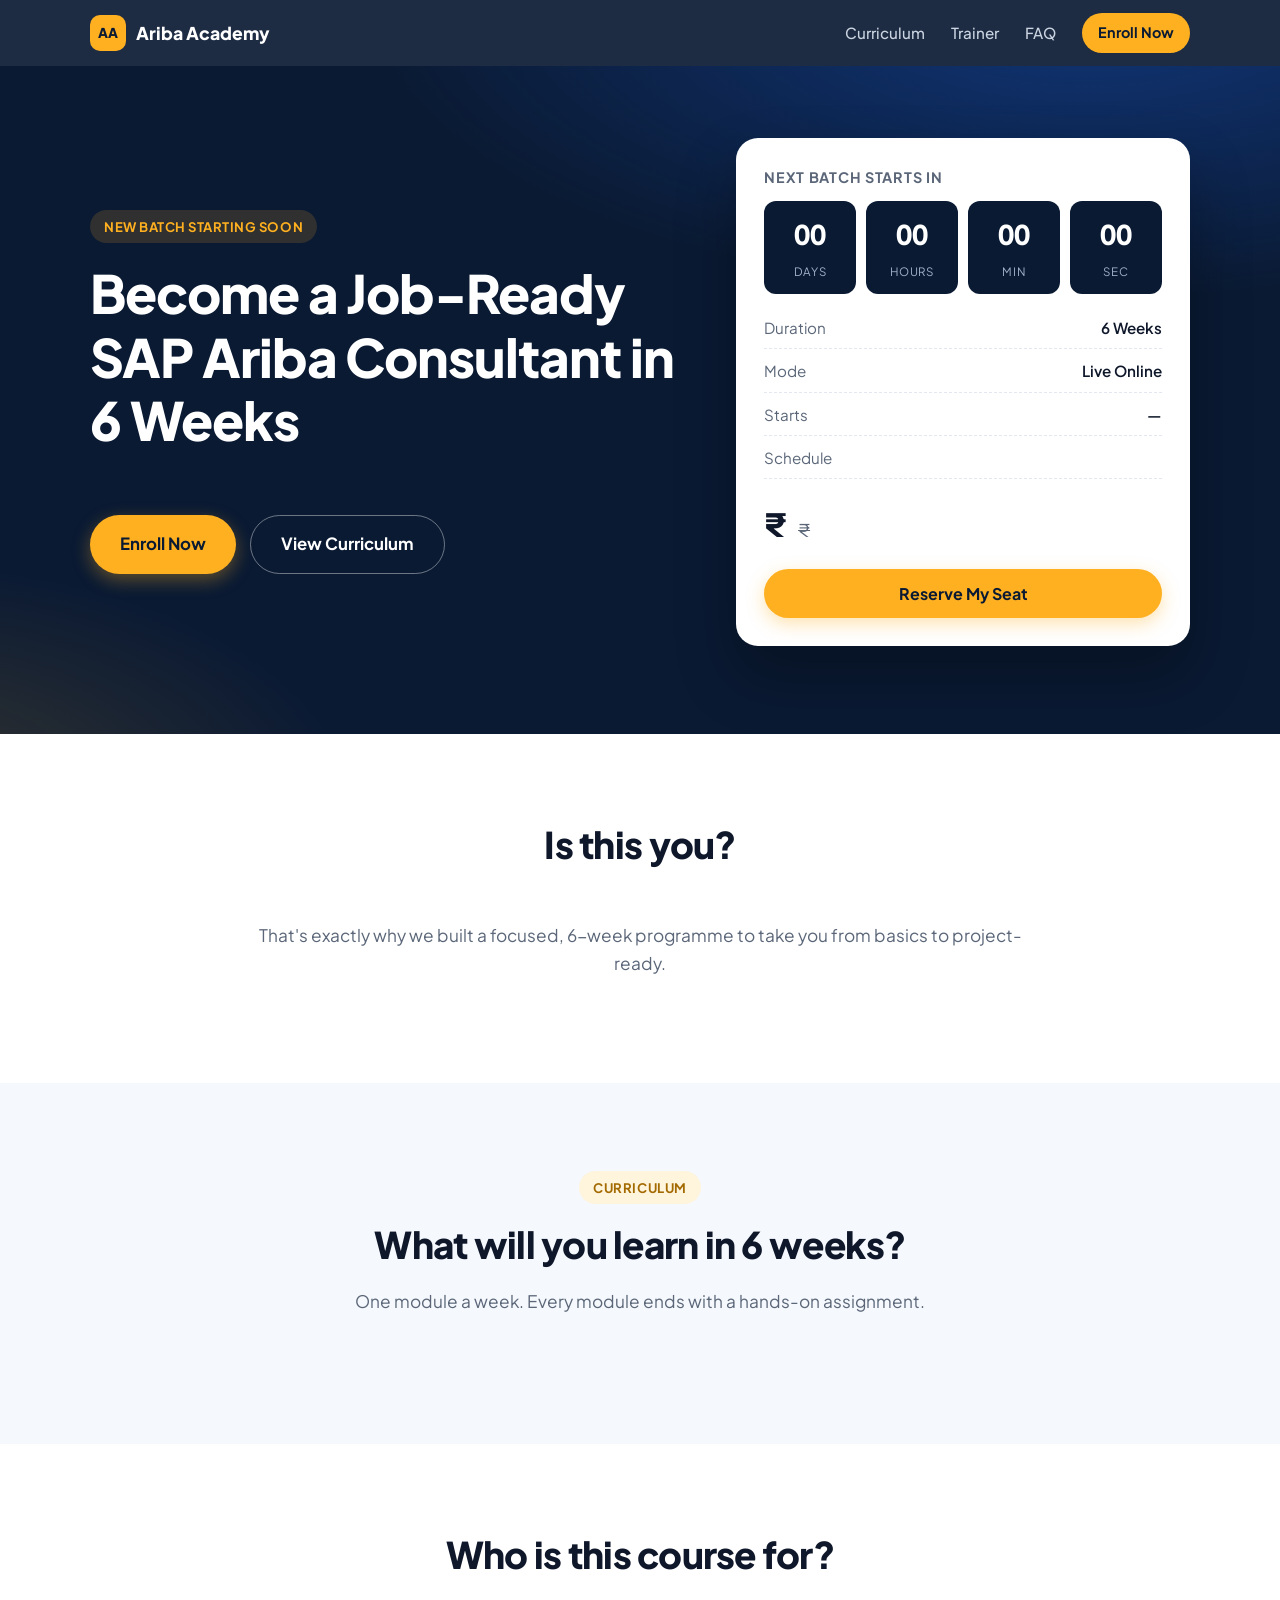
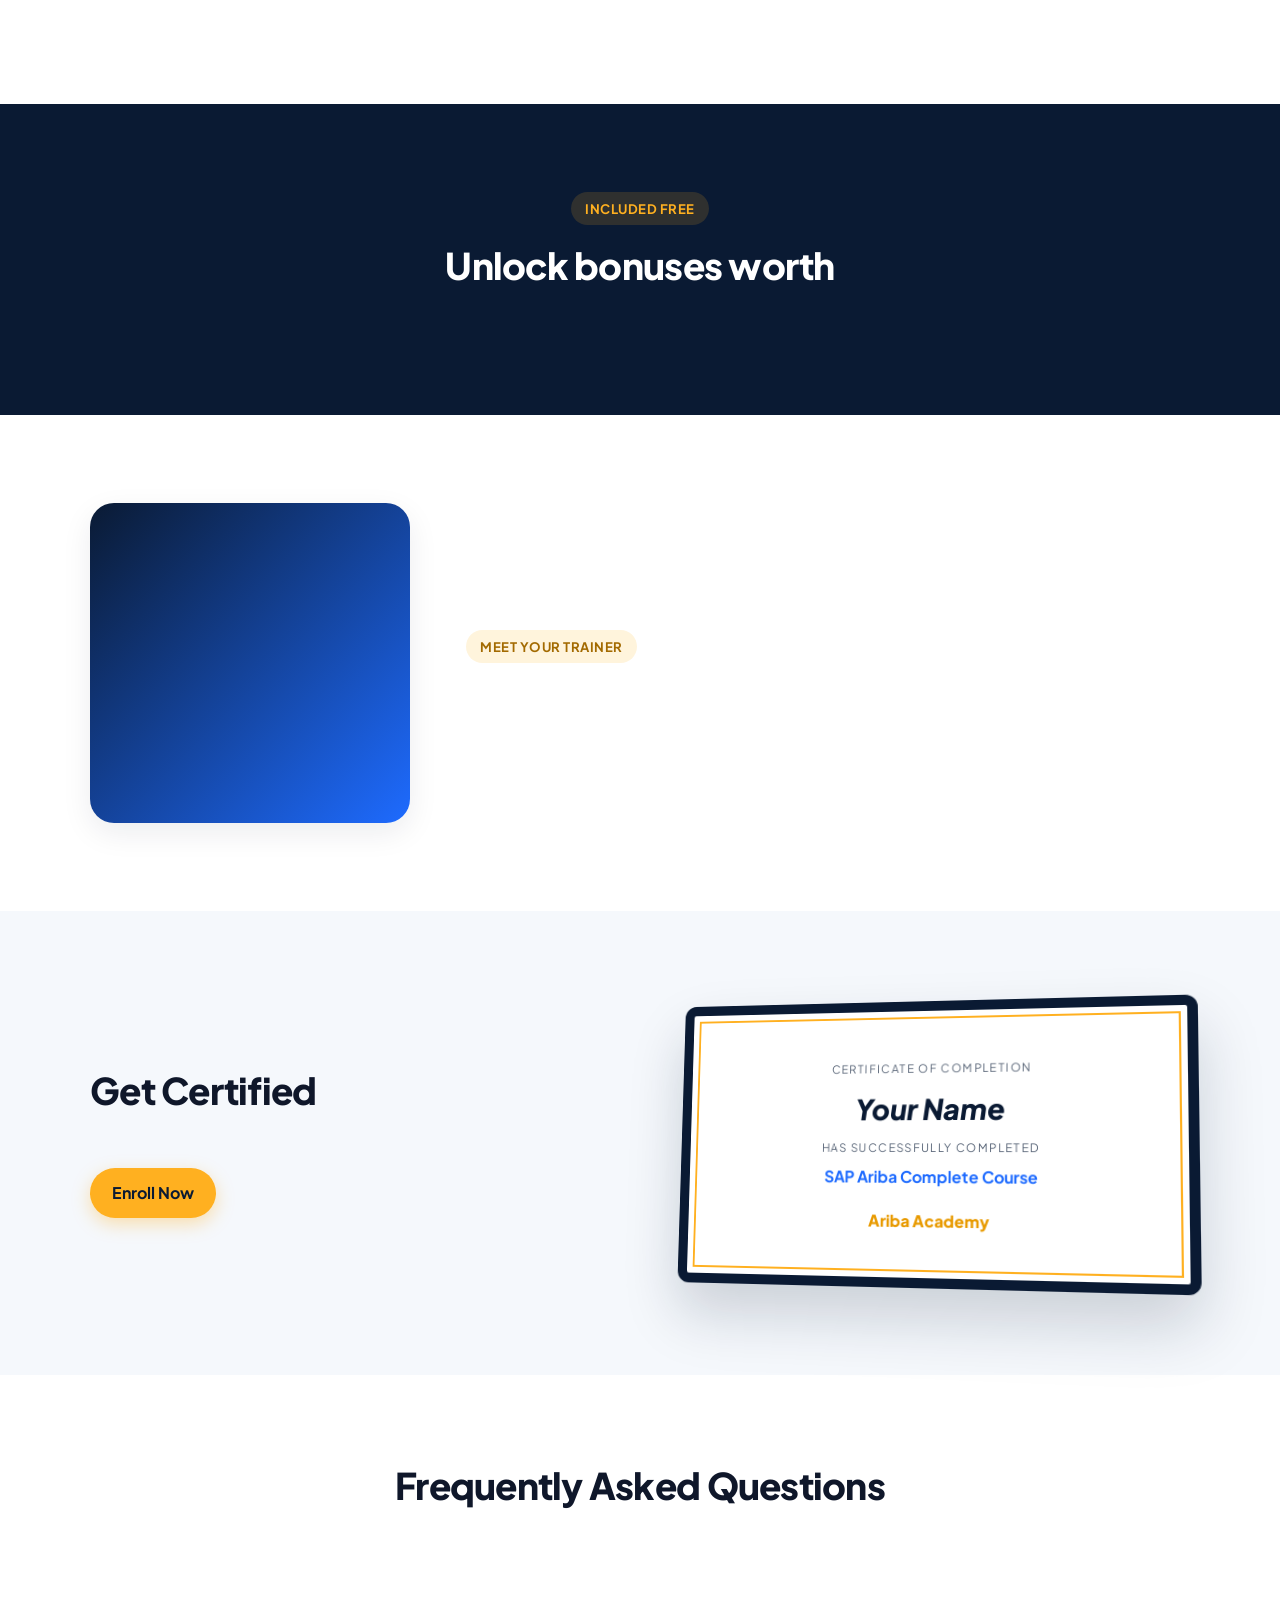
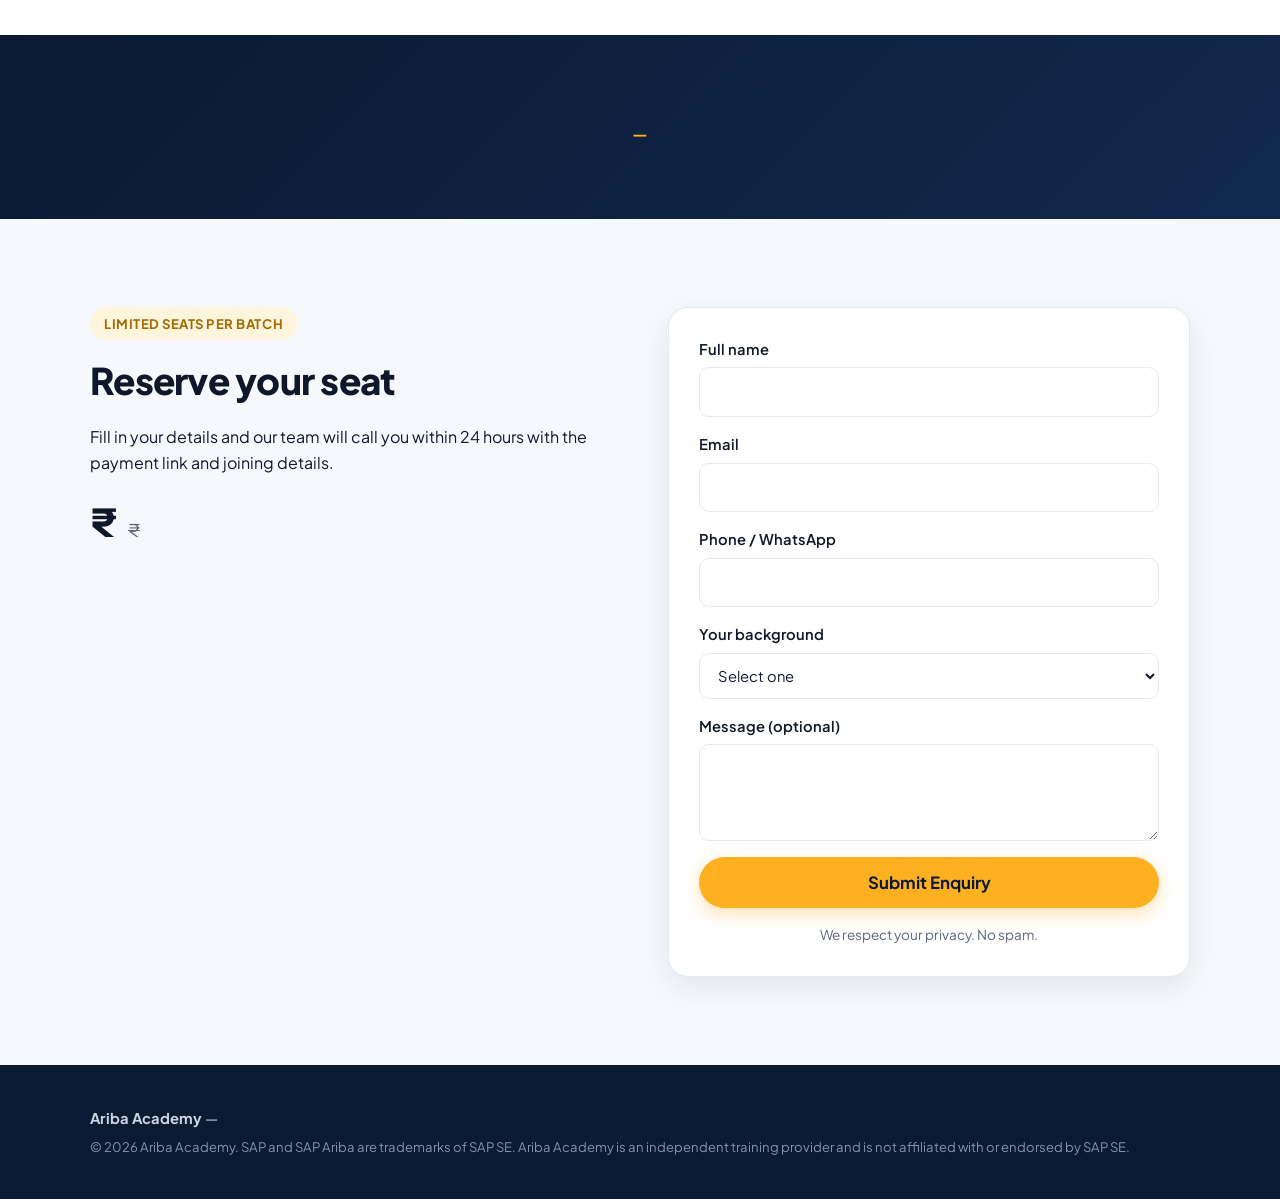
==== index.html @ 43b93f78 "Add Ariba Academy website" ====
<!DOCTYPE html>
<html lang="en">
<head>
  <meta charset="UTF-8" />
  <meta name="viewport" content="width=device-width, initial-scale=1.0" />
  <title>SAP Ariba 6-Week Course | Ariba Academy</title>
  <meta name="description" content="Become a job-ready SAP Ariba consultant in 6 weeks. Live instructor-led training covering Sourcing, Contracts, Supplier Management, Buying & Invoicing and Integration." />
  <meta property="og:title" content="SAP Ariba 6-Week Course | Ariba Academy" />
  <meta property="og:description" content="Live, hands-on SAP Ariba training in 6 weeks." />
  <meta name="theme-color" content="#0A1A33" />
  <link rel="icon" href="data:image/svg+xml,%3Csvg xmlns='http://www.w3.org/2000/svg' viewBox='0 0 64 64'%3E%3Crect width='64' height='64' rx='14' fill='%230A1A33'/%3E%3Ctext x='32' y='43' font-family='Arial' font-weight='700' font-size='30' text-anchor='middle' fill='%23FFB020'%3EAA%3C/text%3E%3C/svg%3E" />
  <link rel="preconnect" href="https://fonts.googleapis.com" />
  <link rel="preconnect" href="https://fonts.gstatic.com" crossorigin />
  <link href="https://fonts.googleapis.com/css2?family=Plus+Jakarta+Sans:wght@400;500;600;700;800&display=swap" rel="stylesheet" />
  <link rel="stylesheet" href="/styles.css" />
</head>
<body>
  <header class="nav">
    <div class="container nav-inner">
      <a href="#top" class="logo"><span class="logo-mark">AA</span><span data-bind="brand.name">Ariba Academy</span></a>
      <nav class="nav-links">
        <a href="#curriculum">Curriculum</a>
        <a href="#mentor">Trainer</a>
        <a href="#faq">FAQ</a>
        <a href="#enroll" class="btn btn-sm">Enroll Now</a>
      </nav>
    </div>
  </header>

  <main id="top">
    <!-- HERO -->
    <section class="hero">
      <div class="container hero-grid">
        <div>
          <span class="eyebrow" data-bind="hero.eyebrow">New batch starting soon</span>
          <h1 data-bind="hero.title">Become a Job-Ready SAP Ariba Consultant in 6 Weeks</h1>
          <p class="lead" data-bind="hero.subtitle"></p>
          <ul class="checks" id="hero-highlights"></ul>
          <div class="hero-cta">
            <a href="#enroll" class="btn btn-lg" data-bind="hero.ctaText">Enroll Now</a>
            <a href="#curriculum" class="btn btn-ghost btn-lg">View Curriculum</a>
          </div>
        </div>
        <aside class="hero-card">
          <p class="card-label">Next batch starts in</p>
          <div class="countdown" data-countdown>
            <div><b data-d>00</b><span>Days</span></div>
            <div><b data-h>00</b><span>Hours</span></div>
            <div><b data-m>00</b><span>Min</span></div>
            <div><b data-s>00</b><span>Sec</span></div>
          </div>
          <dl class="facts">
            <div><dt>Duration</dt><dd data-bind="course.duration">6 Weeks</dd></div>
            <div><dt>Mode</dt><dd data-bind="course.mode">Live Online</dd></div>
            <div><dt>Starts</dt><dd id="batch-date-text">—</dd></div>
            <div><dt>Schedule</dt><dd data-bind="course.schedule"></dd></div>
          </dl>
          <div class="price-row">
            <span class="price"><span data-bind="course.currency">₹</span><span data-bind="course.price"></span></span>
            <s class="old-price"><span data-bind="course.currency">₹</span><span data-bind="course.originalPrice"></span></s>
            <span class="badge" id="discount-badge"></span>
          </div>
          <a href="#enroll" class="btn btn-block">Reserve My Seat</a>
        </aside>
      </div>
    </section>

    <!-- PAIN POINTS -->
    <section class="section">
      <div class="container narrow center">
        <h2 data-bind="painPoints.title">Is this you?</h2>
        <ul class="pain-list" id="pain-list"></ul>
        <p class="section-sub">That's exactly why we built a focused, 6-week programme to take you from basics to project-ready.</p>
      </div>
    </section>

    <!-- CURRICULUM -->
    <section class="section alt" id="curriculum">
      <div class="container">
        <div class="section-head center">
          <span class="eyebrow dark">Curriculum</span>
          <h2>What will you learn in 6 weeks?</h2>
          <p class="section-sub">One module a week. Every module ends with a hands-on assignment.</p>
        </div>
        <div class="modules" id="modules"></div>
      </div>
    </section>

    <!-- AUDIENCE -->
    <section class="section">
      <div class="container">
        <div class="section-head center">
          <h2>Who is this course for?</h2>
        </div>
        <div class="grid-3" id="audience"></div>
      </div>
    </section>

    <!-- BONUSES -->
    <section class="section dark-band">
      <div class="container">
        <div class="section-head center">
          <span class="eyebrow">Included free</span>
          <h2>Unlock bonuses worth <span id="bonus-total"></span></h2>
        </div>
        <div class="grid-3" id="bonuses"></div>
      </div>
    </section>

    <!-- MENTOR -->
    <section class="section" id="mentor">
      <div class="container mentor">
        <div class="mentor-photo" id="mentor-photo"></div>
        <div>
          <span class="eyebrow dark">Meet your trainer</span>
          <h2 data-bind="mentor.name"></h2>
          <p class="mentor-role" data-bind="mentor.role"></p>
          <p data-bind="mentor.bio"></p>
          <div class="stats" id="mentor-stats"></div>
        </div>
      </div>
    </section>

    <!-- TESTIMONIALS (hidden when empty) -->
    <section class="section alt" id="testimonials-section" hidden>
      <div class="container">
        <div class="section-head center"><h2>What our learners say</h2></div>
        <div class="grid-3" id="testimonials"></div>
      </div>
    </section>

    <!-- CERTIFICATE -->
    <section class="section alt">
      <div class="container cert">
        <div>
          <h2 data-bind="certificate.title">Get Certified</h2>
          <ul class="checks dark" id="cert-points"></ul>
          <a href="#enroll" class="btn">Enroll Now</a>
        </div>
        <div class="cert-visual" aria-hidden="true">
          <div class="cert-paper">
            <p class="cert-small">Certificate of Completion</p>
            <p class="cert-name">Your Name</p>
            <p class="cert-small">has successfully completed</p>
            <p class="cert-course" data-bind="course.name">SAP Ariba Complete Course</p>
            <p class="cert-brand" data-bind="brand.name">Ariba Academy</p>
          </div>
        </div>
      </div>
    </section>

    <!-- FAQ -->
    <section class="section" id="faq">
      <div class="container narrow">
        <div class="section-head center"><h2>Frequently Asked Questions</h2></div>
        <div class="faq" id="faq-list"></div>
      </div>
    </section>

    <!-- QUOTE -->
    <section class="quote-band">
      <div class="container narrow center">
        <blockquote data-bind="quote.text"></blockquote>
        <p class="quote-author">— <span data-bind="quote.author"></span></p>
      </div>
    </section>

    <!-- ENROLL -->
    <section class="section alt" id="enroll">
      <div class="container enroll">
        <div>
          <span class="eyebrow dark">Limited seats per batch</span>
          <h2>Reserve your seat</h2>
          <p>Fill in your details and our team will call you within 24 hours with the payment link and joining details.</p>
          <div class="price-row big">
            <span class="price"><span data-bind="course.currency">₹</span><span data-bind="course.price"></span></span>
            <s class="old-price"><span data-bind="course.currency">₹</span><span data-bind="course.originalPrice"></span></s>
          </div>
          <div class="contact-links" id="contact-links"></div>
        </div>
        <form class="form" name="enquiry" method="POST" action="/thank-you.html" data-netlify="true" netlify-honeypot="company">
          <input type="hidden" name="form-name" value="enquiry" />
          <p class="hp"><label>Leave empty <input name="company" /></label></p>
          <label>Full name<input type="text" name="name" required autocomplete="name" /></label>
          <label>Email<input type="email" name="email" required autocomplete="email" /></label>
          <label>Phone / WhatsApp<input type="tel" name="phone" required autocomplete="tel" pattern="[0-9+ \-]{8,15}" /></label>
          <label>Your background
            <select name="background" required>
              <option value="">Select one</option>
              <option>Fresher / Student</option>
              <option>Procurement professional</option>
              <option>SAP MM consultant</option>
              <option>Other SAP consultant</option>
              <option>Other</option>
            </select>
          </label>
          <label>Message (optional)<textarea name="message" rows="3"></textarea></label>
          <input type="hidden" name="batch" id="batch-field" />
          <button type="submit" class="btn btn-block btn-lg">Submit Enquiry</button>
          <p class="form-note">We respect your privacy. No spam.</p>
        </form>
      </div>
    </section>
  </main>

  <footer class="footer">
    <div class="container footer-inner">
      <p><strong data-bind="brand.name">Ariba Academy</strong> — <span data-bind="brand.tagline"></span></p>
      <p class="muted">© <span id="year"></span> Ariba Academy. SAP and SAP Ariba are trademarks of SAP SE. Ariba Academy is an independent training provider and is not affiliated with or endorsed by SAP SE.</p>
    </div>
  </footer>

  <!-- Sticky mobile bar -->
  <div class="sticky-bar">
    <div>
      <span class="price"><span data-bind="course.currency">₹</span><span data-bind="course.price"></span></span>
      <s class="old-price"><span data-bind="course.currency">₹</span><span data-bind="course.originalPrice"></span></s>
    </div>
    <a href="#enroll" class="btn">Enroll Now</a>
  </div>

  <script src="/app.js"></script>
</body>
</html>
---- styles.css ----
:root {
  --navy: #0a1a33;
  --navy-2: #12284d;
  --blue: #1e6bff;
  --gold: #ffb020;
  --gold-dark: #e89a00;
  --ink: #0f172a;
  --muted: #5b6779;
  --line: #e3e8f0;
  --bg: #ffffff;
  --bg-alt: #f5f8fc;
  --radius: 16px;
  --shadow: 0 10px 30px rgba(10, 26, 51, 0.08);
}
* { box-sizing: border-box; }
html { scroll-behavior: smooth; scroll-padding-top: 80px; }
body {
  margin: 0; font-family: 'Plus Jakarta Sans', system-ui, -apple-system, Segoe UI, Roboto, sans-serif;
  color: var(--ink); background: var(--bg); line-height: 1.6; -webkit-font-smoothing: antialiased;
}
img { max-width: 100%; display: block; }
a { color: var(--blue); text-decoration: none; }
h1, h2, h3 { line-height: 1.2; margin: 0 0 .6em; letter-spacing: -0.02em; }
h1 { font-size: clamp(2rem, 4.6vw, 3.3rem); font-weight: 800; }
h2 { font-size: clamp(1.6rem, 3vw, 2.3rem); font-weight: 800; }
h3 { font-size: 1.15rem; font-weight: 700; }
.container { width: 100%; max-width: 1140px; margin: 0 auto; padding: 0 20px; }
.narrow { max-width: 820px; }
.center { text-align: center; }

/* Buttons */
.btn {
  display: inline-flex; align-items: center; justify-content: center; gap: 8px;
  background: var(--gold); color: var(--navy); font-weight: 700; border: 0; cursor: pointer;
  padding: 12px 22px; border-radius: 999px; font-size: 1rem; font-family: inherit;
  transition: transform .15s ease, background .15s ease, box-shadow .15s ease;
  box-shadow: 0 6px 18px rgba(255, 176, 32, .35);
}
.btn:hover { background: var(--gold-dark); transform: translateY(-1px); }
.btn-sm { padding: 8px 16px; font-size: .9rem; box-shadow: none; }
.btn-lg { padding: 15px 30px; font-size: 1.05rem; }
.btn-block { width: 100%; }
.btn-ghost { background: transparent; color: #fff; border: 1.5px solid rgba(255,255,255,.4); box-shadow: none; }
.btn-ghost:hover { background: rgba(255,255,255,.08); }
.btn-wa { background: #25d366; color: #fff; box-shadow: none; }
.btn-wa:hover { background: #1ebe5a; }

/* Nav */
.nav { position: sticky; top: 0; z-index: 50; background: rgba(10, 26, 51, .92); backdrop-filter: blur(10px); }
.nav-inner { display: flex; align-items: center; justify-content: space-between; height: 66px; }
.logo { display: flex; align-items: center; gap: 10px; color: #fff; font-weight: 800; font-size: 1.1rem; }
.logo-mark { background: var(--gold); color: var(--navy); border-radius: 10px; width: 36px; height: 36px; display: grid; place-items: center; font-size: .85rem; }
.nav-links { display: flex; align-items: center; gap: 26px; }
.nav-links a:not(.btn) { color: #cbd5e1; font-weight: 500; font-size: .95rem; }
.nav-links a:not(.btn):hover { color: #fff; }

/* Hero */
.hero {
  background: radial-gradient(1200px 500px at 85% -10%, rgba(30,107,255,.35), transparent 60%),
              radial-gradient(800px 400px at -10% 110%, rgba(255,176,32,.18), transparent 60%), var(--navy);
  color: #fff; padding: 72px 0 88px;
}
.hero-grid { display: grid; grid-template-columns: 1.3fr 1fr; gap: 56px; align-items: center; }
.eyebrow {
  display: inline-block; background: rgba(255,176,32,.15); color: var(--gold); font-weight: 700;
  padding: 6px 14px; border-radius: 999px; font-size: .82rem; letter-spacing: .04em; text-transform: uppercase; margin-bottom: 18px;
}
.eyebrow.dark { background: #fff4dc; color: #a36a00; }
.lead { font-size: 1.15rem; color: #cbd5e1; max-width: 600px; }
.checks { list-style: none; padding: 0; margin: 24px 0 32px; display: grid; gap: 12px; }
.checks li { display: flex; gap: 12px; align-items: flex-start; }
.checks svg { flex: none; width: 22px; height: 22px; fill: var(--navy); background: var(--gold); border-radius: 50%; padding: 3px; margin-top: 1px; }
.checks.dark svg { fill: #fff; background: var(--blue); }
.hero-cta { display: flex; gap: 14px; flex-wrap: wrap; }

.hero-card { background: #fff; color: var(--ink); border-radius: 22px; padding: 28px; box-shadow: 0 30px 60px rgba(0,0,0,.3); }
.card-label { margin: 0 0 12px; font-weight: 700; color: var(--muted); font-size: .9rem; text-transform: uppercase; letter-spacing: .05em; }
.countdown { display: grid; grid-template-columns: repeat(4, 1fr); gap: 10px; margin-bottom: 22px; }
.countdown div { background: var(--navy); color: #fff; border-radius: 12px; text-align: center; padding: 12px 4px; }
.countdown b { display: block; font-size: 1.7rem; font-weight: 800; font-variant-numeric: tabular-nums; }
.countdown span { font-size: .72rem; color: #9fb0c8; text-transform: uppercase; letter-spacing: .06em; }
.facts { margin: 0 0 20px; display: grid; gap: 10px; }
.facts div { display: flex; justify-content: space-between; gap: 16px; border-bottom: 1px dashed var(--line); padding-bottom: 8px; font-size: .95rem; }
.facts dt { color: var(--muted); }
.facts dd { margin: 0; font-weight: 600; text-align: right; }
.price-row { display: flex; align-items: baseline; gap: 12px; margin-bottom: 18px; flex-wrap: wrap; }
.price { font-size: 2rem; font-weight: 800; color: var(--ink); }
.old-price { color: var(--muted); font-size: 1.1rem; }
.badge { background: #e6f7ec; color: #117a3d; font-weight: 700; font-size: .8rem; padding: 4px 10px; border-radius: 999px; }
.badge:empty { display: none; }
.price-row.big .price { font-size: 2.4rem; }

/* Sections */
.section { padding: 88px 0; }
.section.alt { background: var(--bg-alt); }
.section-head { margin-bottom: 40px; }
.section-sub { color: var(--muted); font-size: 1.08rem; margin-top: 8px; }
.pain-list { list-style: none; padding: 0; margin: 28px 0; display: grid; gap: 14px; text-align: left; }
.pain-list li { background: var(--bg-alt); border: 1px solid var(--line); border-left: 4px solid var(--gold); border-radius: 12px; padding: 16px 20px; font-weight: 500; }

/* Modules */
.modules { display: grid; grid-template-columns: repeat(2, 1fr); gap: 18px; align-items: start; }
.module { background: #fff; border: 1px solid var(--line); border-radius: var(--radius); box-shadow: var(--shadow); overflow: hidden; }
.module summary { list-style: none; cursor: pointer; display: grid; grid-template-columns: auto 1fr auto; gap: 14px; align-items: center; padding: 20px 22px; }
.module summary::-webkit-details-marker { display: none; }
.module-week { background: var(--navy); color: var(--gold); font-weight: 800; font-size: .78rem; padding: 6px 10px; border-radius: 8px; white-space: nowrap; }
.module-title { font-weight: 700; font-size: 1.05rem; }
.module-hours { color: var(--muted); font-size: .85rem; white-space: nowrap; }
.module ul { margin: 0; padding: 0 22px 22px 44px; color: #334155; display: grid; gap: 8px; }
.module[open] summary { border-bottom: 1px solid var(--line); margin-bottom: 14px; }

/* Cards */
.grid-3 { display: grid; grid-template-columns: repeat(3, 1fr); gap: 22px; }
.card { background: #fff; border: 1px solid var(--line); border-radius: var(--radius); padding: 28px; box-shadow: var(--shadow); margin: 0; }
.card p { color: var(--muted); margin: 0; }
.card-num { display: inline-block; font-weight: 800; color: var(--blue); background: #eaf1ff; border-radius: 10px; padding: 4px 10px; margin-bottom: 14px; font-size: .9rem; }
.dark-band { background: var(--navy); color: #fff; }
.dark-band .card { background: var(--navy-2); border-color: rgba(255,255,255,.08); box-shadow: none; }
.dark-band .card p { color: #b8c4d6; }
.bonus-tag { color: var(--gold) !important; font-weight: 700; text-transform: uppercase; font-size: .8rem; letter-spacing: .06em; margin-bottom: 8px !important; }
.bonus-val { margin-top: 16px !important; font-size: 1.05rem; }
.bonus-val strong { color: #4ade80; }
figure.card blockquote { margin: 0 0 16px; font-size: 1rem; }
figure.card figcaption { display: grid; }
figure.card figcaption span { color: var(--muted); font-size: .9rem; }

/* Mentor */
.mentor { display: grid; grid-template-columns: 320px 1fr; gap: 56px; align-items: center; }
.mentor-photo { aspect-ratio: 1; border-radius: 24px; overflow: hidden; background: linear-gradient(135deg, var(--navy), var(--blue)); display: grid; place-items: center; box-shadow: var(--shadow); }
.mentor-photo img { width: 100%; height: 100%; object-fit: cover; }
.mentor-photo span { font-size: 5rem; font-weight: 800; color: var(--gold); }
.mentor-role { color: var(--blue); font-weight: 600; margin-top: -8px; }
.stats { display: flex; gap: 36px; margin-top: 24px; flex-wrap: wrap; }
.stats b { display: block; font-size: 2rem; font-weight: 800; color: var(--navy); }
.stats span { color: var(--muted); font-size: .9rem; }

/* Certificate */
.cert { display: grid; grid-template-columns: 1fr 1fr; gap: 56px; align-items: center; }
.cert-visual { perspective: 800px; }
.cert-paper {
  background: #fff; border: 10px solid var(--navy); outline: 2px solid var(--gold); outline-offset: -18px;
  border-radius: 12px; padding: 44px 28px; text-align: center; box-shadow: 0 30px 60px rgba(10,26,51,.18); transform: rotateY(-8deg) rotateX(4deg);
}
.cert-small { color: var(--muted); text-transform: uppercase; letter-spacing: .12em; font-size: .72rem; margin: 6px 0; }
.cert-name { font-size: 1.8rem; font-weight: 800; margin: 8px 0; font-style: italic; color: var(--navy); }
.cert-course { font-weight: 700; color: var(--blue); margin: 6px 0 18px; }
.cert-brand { font-weight: 800; color: var(--gold-dark); margin: 0; }

/* FAQ */
.faq { display: grid; gap: 12px; }
.faq-item { border: 1px solid var(--line); border-radius: 14px; background: #fff; }
.faq-item summary { cursor: pointer; padding: 18px 22px; font-weight: 600; list-style: none; display: flex; justify-content: space-between; gap: 16px; }
.faq-item summary::-webkit-details-marker { display: none; }
.faq-item summary::after { content: '+'; font-size: 1.4rem; line-height: 1; color: var(--blue); transition: transform .2s; }
.faq-item[open] summary::after { transform: rotate(45deg); }
.faq-item p { margin: 0; padding: 0 22px 20px; color: var(--muted); }

/* Quote */
.quote-band { background: linear-gradient(135deg, var(--navy), var(--navy-2)); color: #fff; padding: 72px 0; }
.quote-band blockquote { font-size: clamp(1.2rem, 2.4vw, 1.6rem); font-weight: 600; margin: 0 0 14px; }
.quote-author { color: var(--gold); font-weight: 700; margin: 0; }

/* Enroll */
.enroll { display: grid; grid-template-columns: 1fr 1fr; gap: 56px; align-items: start; }
.contact-links { display: flex; flex-direction: column; gap: 12px; align-items: flex-start; }
.form { background: #fff; border-radius: 20px; padding: 30px; box-shadow: var(--shadow); border: 1px solid var(--line); display: grid; gap: 16px; }
.form label { display: grid; gap: 6px; font-weight: 600; font-size: .92rem; }
.form input, .form select, .form textarea {
  font: inherit; font-weight: 400; padding: 12px 14px; border: 1.5px solid var(--line); border-radius: 10px; background: #fff; color: var(--ink);
}
.form input:focus, .form select:focus, .form textarea:focus { outline: none; border-color: var(--blue); box-shadow: 0 0 0 3px rgba(30,107,255,.15); }
.form-note { text-align: center; color: var(--muted); font-size: .85rem; margin: 0; }
.hp { position: absolute; left: -9999px; }

/* Footer */
.footer { background: var(--navy); color: #cbd5e1; padding: 36px 0 110px; font-size: .92rem; }
.footer p { margin: 6px 0; }
.muted { color: #8494ab; font-size: .82rem; }

/* Sticky bar */
.sticky-bar {
  position: fixed; left: 0; right: 0; bottom: 0; z-index: 60; background: #fff; border-top: 1px solid var(--line);
  display: flex; align-items: center; justify-content: space-between; gap: 12px; padding: 12px 20px;
  box-shadow: 0 -8px 24px rgba(10,26,51,.08);
}
.sticky-bar .price { font-size: 1.4rem; }
.sticky-bar .old-price { font-size: .95rem; margin-left: 6px; }

@media (min-width: 961px) { .sticky-bar { display: none; } .footer { padding-bottom: 36px; } }

/* Responsive */
@media (max-width: 960px) {
  .hero-grid, .mentor, .cert, .enroll { grid-template-columns: 1fr; gap: 36px; }
  .mentor-photo { max-width: 260px; }
  .modules, .grid-3 { grid-template-columns: 1fr; }
  .cert-paper { transform: none; }
}
@media (max-width: 640px) {
  .nav-links a:not(.btn) { display: none; }
  .hero { padding: 48px 0 60px; }
  .section { padding: 60px 0; }
  .hero-card { padding: 22px; }
  .countdown b { font-size: 1.4rem; }
  .module summary { grid-template-columns: auto 1fr; }
  .module-hours { grid-column: 2; }
  .stats { gap: 24px; }
}
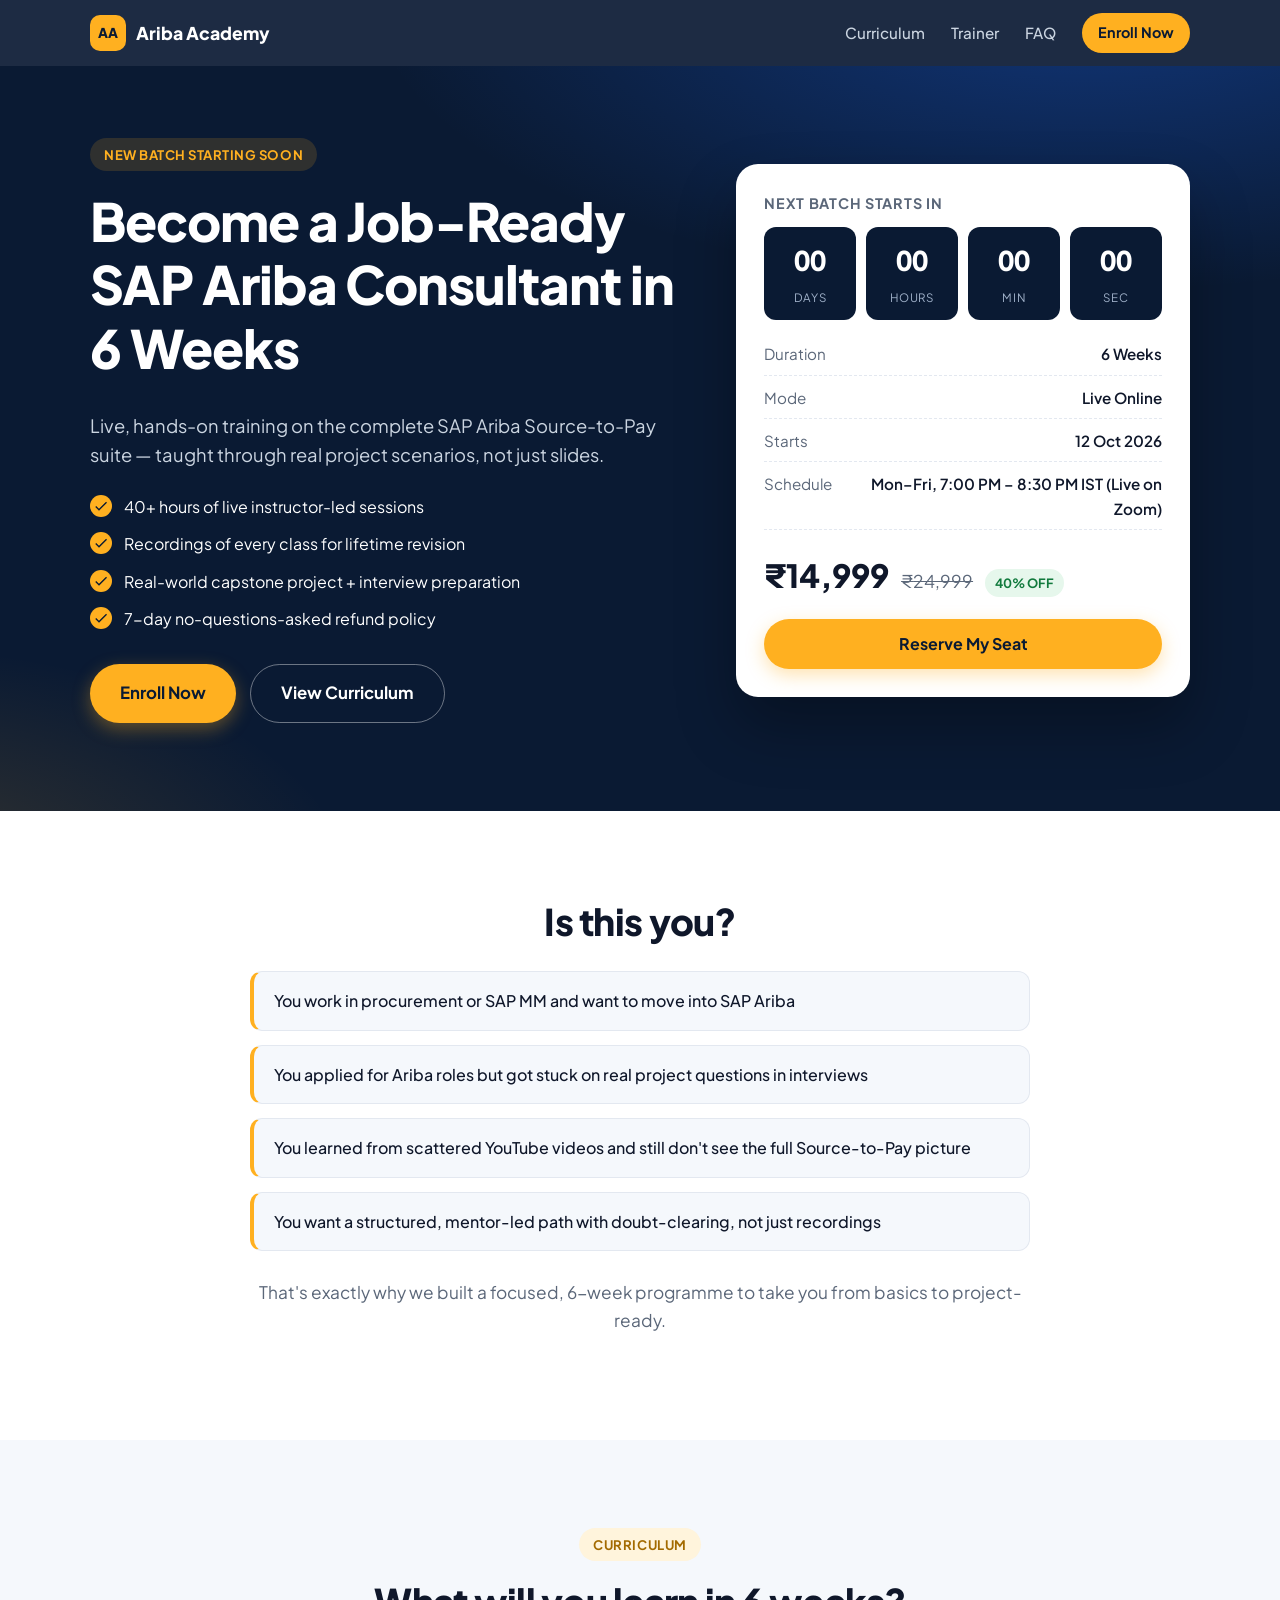
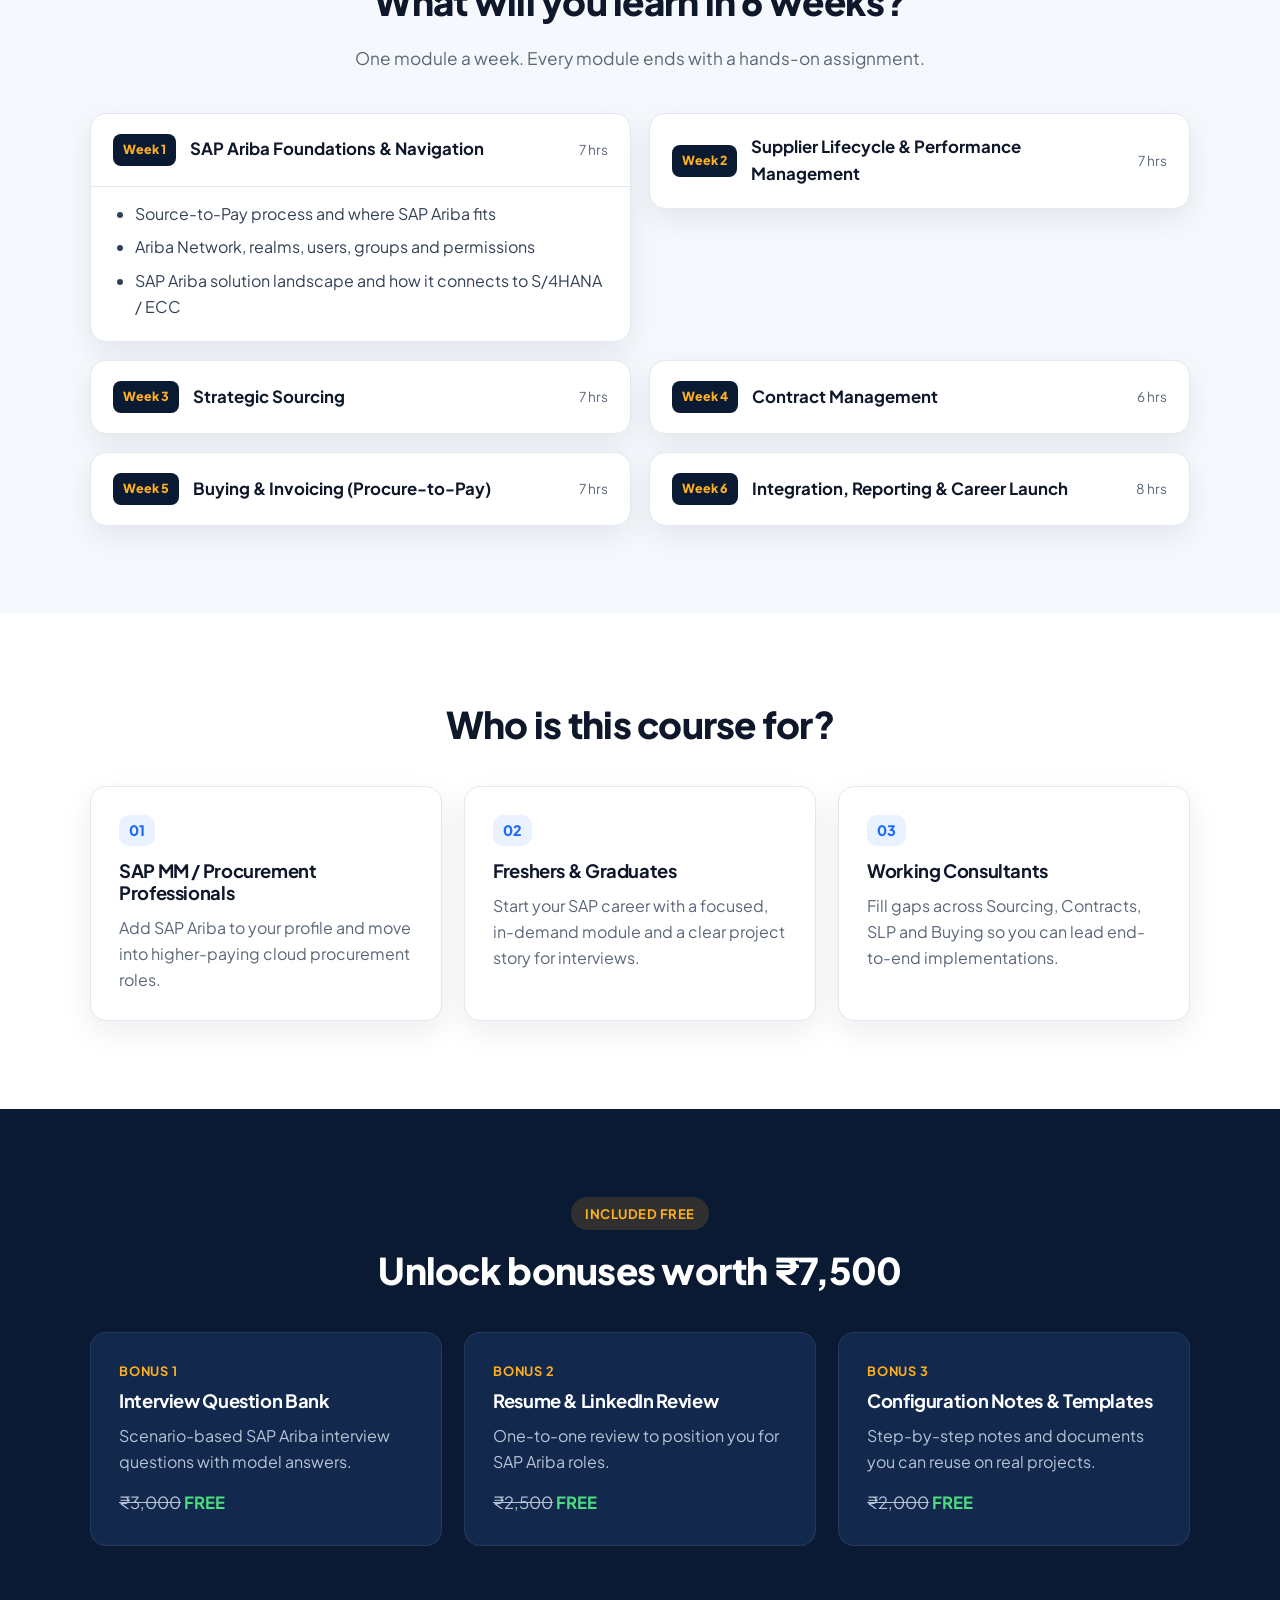
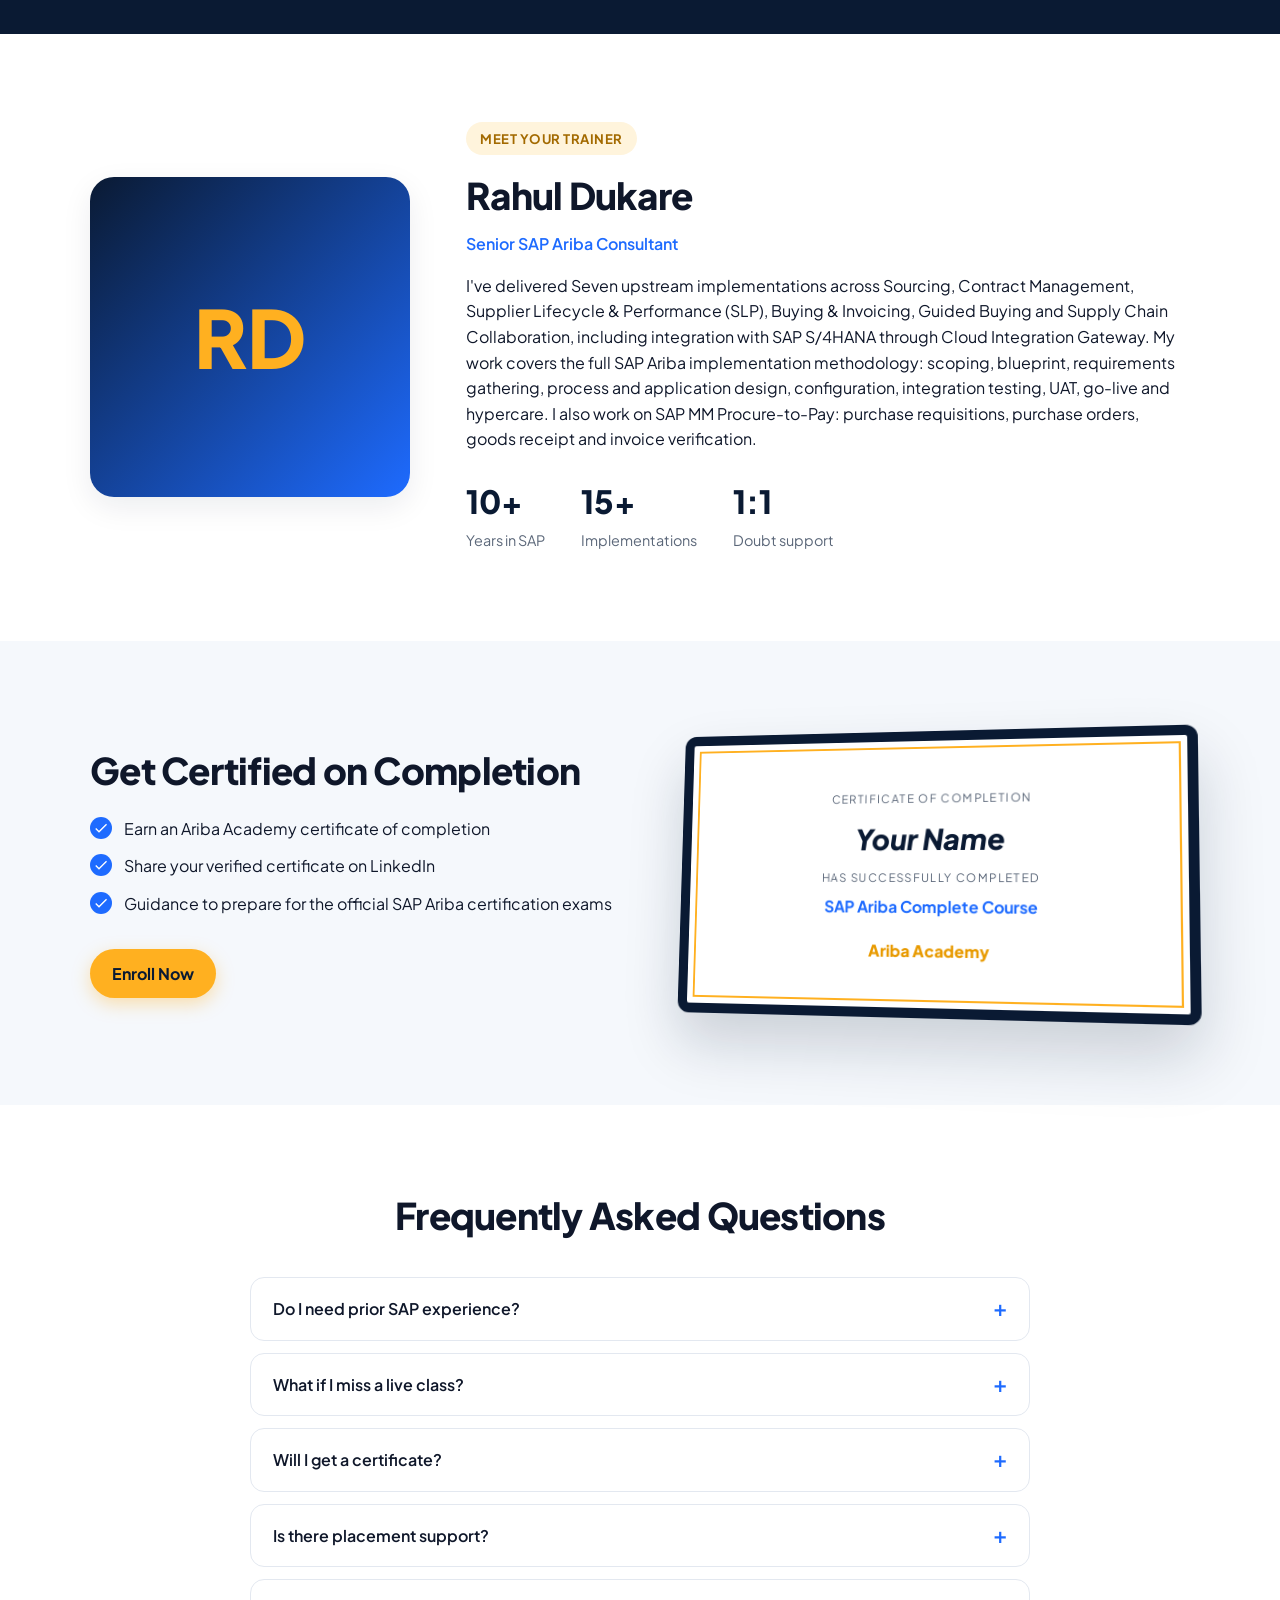
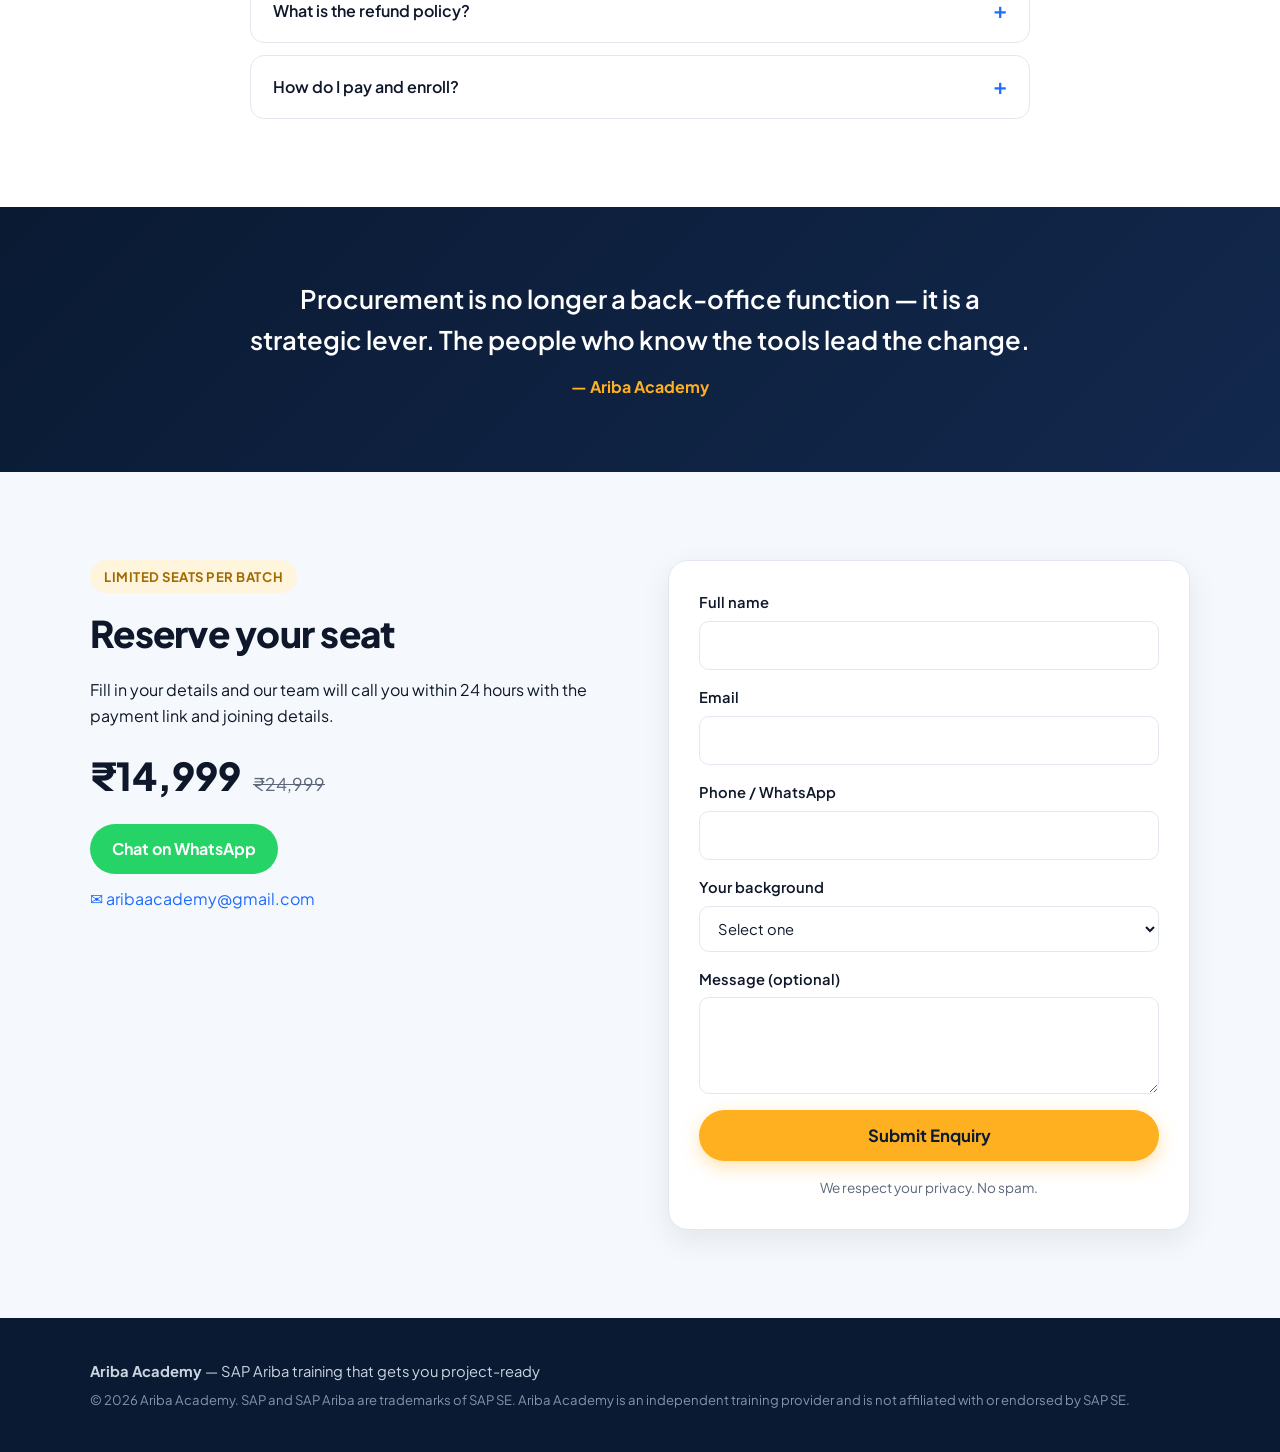
==== commit 04f84405: "SEO: pre-render content, meta tags, structured data, robots.txt, sitemap" ====
--- a/index.html
+++ b/index.html
@@ -5,10 +5,13 @@
   <meta name="viewport" content="width=device-width, initial-scale=1.0" />
   <title>SAP Ariba 6-Week Course | Ariba Academy</title>
   <meta name="description" content="Become a job-ready SAP Ariba consultant in 6 weeks. Live instructor-led training covering Sourcing, Contracts, Supplier Management, Buying & Invoicing and Integration." />
-  <meta property="og:title" content="SAP Ariba 6-Week Course | Ariba Academy" />
-  <meta property="og:description" content="Live, hands-on SAP Ariba training in 6 weeks." />
+  <!-- SEO:START -->
+  <!-- canonical, Open Graph, Twitter and JSON-LD tags are generated by build.js at deploy time -->
+  <!-- SEO:END -->
   <meta name="theme-color" content="#0A1A33" />
   <link rel="icon" href="data:image/svg+xml,%3Csvg xmlns='http://www.w3.org/2000/svg' viewBox='0 0 64 64'%3E%3Crect width='64' height='64' rx='14' fill='%230A1A33'/%3E%3Ctext x='32' y='43' font-family='Arial' font-weight='700' font-size='30' text-anchor='middle' fill='%23FFB020'%3EAA%3C/text%3E%3C/svg%3E" />
+  <link rel="icon" type="image/png" sizes="32x32" href="/images/favicon-32.png" />
+  <link rel="apple-touch-icon" href="/images/apple-touch-icon.png" />
   <link rel="preconnect" href="https://fonts.googleapis.com" />
   <link rel="preconnect" href="https://fonts.gstatic.com" crossorigin />
   <link href="https://fonts.googleapis.com/css2?family=Plus+Jakarta+Sans:wght@400;500;600;700;800&display=swap" rel="stylesheet" />
